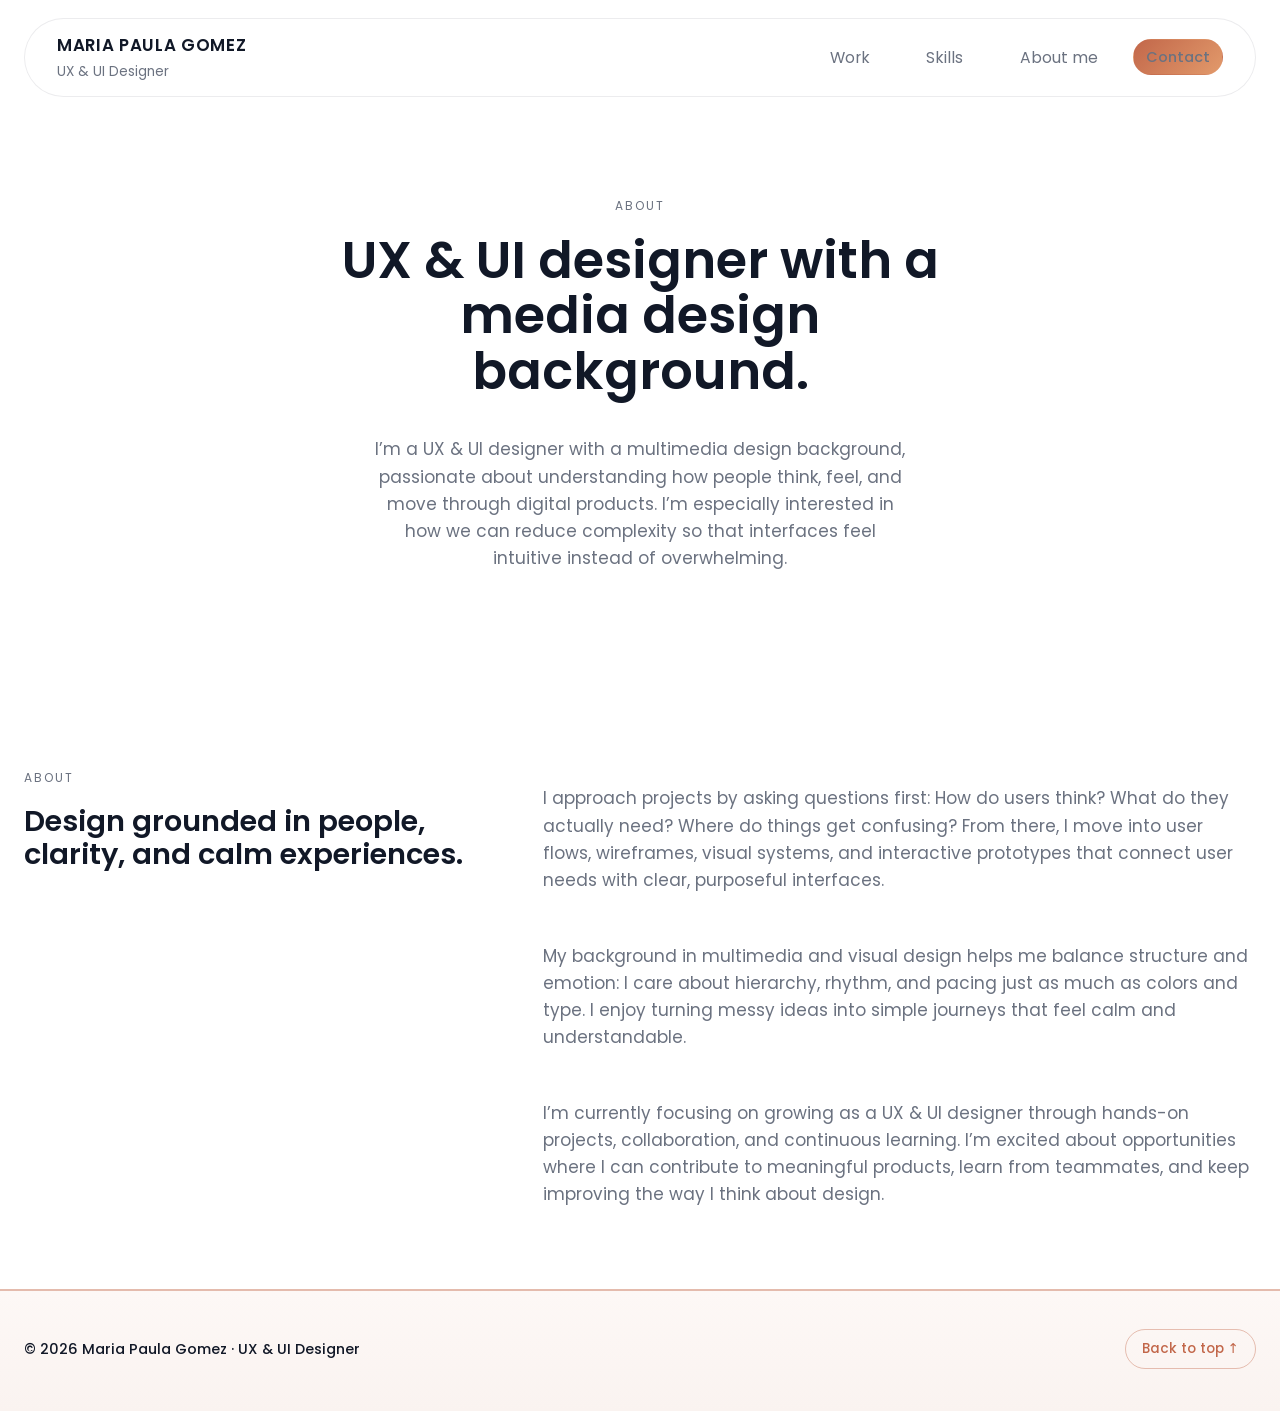
==== about.html @ 29584757 "portfolio" ====
<!DOCTYPE html>
<html lang="en">
  <head>
    <meta charset="UTF-8" />
    <meta name="viewport" content="width=device-width, initial-scale=1.0" />
    <title>About | Maria Paula Gomez</title>
    <meta
      name="description"
      content="Learn more about UX & UI designer Maria Paula Gomez, her background, and how she approaches design."
    />
    <link rel="stylesheet" href="css/styles.css" />
    <link rel="preconnect" href="https://fonts.googleapis.com" />
    <link rel="preconnect" href="https://fonts.gstatic.com" crossorigin />
    <link
      href="https://fonts.googleapis.com/css2?family=Poppins:wght@300;400;500;600;700&display=swap"
      rel="stylesheet"
    />
  </head>
  <body>
    <span id="top" aria-hidden="true"></span>
    <header class="site-header">
      <div class="floating-nav">
        <a href="index.html" class="nav-name">
          <span class="nav-name-main">Maria Paula Gomez</span>
          <span class="nav-name-sub">UX &amp; UI Designer</span>
        </a>
        <nav class="main-nav">
          <div class="nav-links">
            <a href="index.html#projects">Work</a>
            <a href="index.html#skills">Skills</a>
            <a href="about.html">About me</a>
          </div>
          <a href="index.html#contact" class="nav-cta">Contact</a>
        </nav>
      </div>
    </header>

    <main>
      <section class="hero">
        <div class="container hero-centered">
          <p class="eyebrow">About</p>
          <h1 class="hero-title">UX &amp; UI designer with a media design background.</h1>
          <p class="hero-text hero-text-centered">
            I’m a UX &amp; UI designer with a multimedia design background, passionate about
            understanding how people think, feel, and move through digital products. I’m especially
            interested in how we can reduce complexity so that interfaces feel intuitive instead of
            overwhelming.
          </p>
        </div>
      </section>

      <section class="section" id="about">
        <div class="container section-inner two-col">
          <div>
            <p class="eyebrow">About</p>
            <h2>Design grounded in people, clarity, and calm experiences.</h2>
          </div>
          <div class="section-body">
            <p>
              I approach projects by asking questions first: How do users think? What do they
              actually need? Where do things get confusing? From there, I move into user flows,
              wireframes, visual systems, and interactive prototypes that connect user needs with
              clear, purposeful interfaces.
            </p>
            <p>
              My background in multimedia and visual design helps me balance structure and emotion:
              I care about hierarchy, rhythm, and pacing just as much as colors and type. I enjoy
              turning messy ideas into simple journeys that feel calm and understandable.
            </p>
            <p>
              I’m currently focusing on growing as a UX &amp; UI designer through hands-on projects,
              collaboration, and continuous learning. I’m excited about opportunities where I can
              contribute to meaningful products, learn from teammates, and keep improving the way I
              think about design.
            </p>
          </div>
        </div>
      </section>
    </main>

    <footer class="site-footer">
      <div class="container footer-inner">
        <p>© <span id="year"></span> Maria Paula Gomez · UX &amp; UI Designer</p>
        <a href="#top" class="back-to-top">Back to top ↑</a>
      </div>
    </footer>

    <script>
      const yearSpan = document.getElementById("year");
      if (yearSpan) {
        yearSpan.textContent = new Date().getFullYear();
      }
    </script>
  </body>
</html>
---- css/styles.css ----
:root {
  --bg: #ffffff;
  --bg-alt: #ffffff;
  --card: #ffffff;
  --border-subtle: rgba(15, 23, 42, 0.08);
  --accent: #c2674a;
  --accent-soft: rgba(194, 103, 74, 0.08);
  --accent-strong: rgba(194, 103, 74, 0.4);
  --text: #111827;
  --muted: #6b7280;
  --muted-soft: rgba(156, 163, 175, 0.12);
  --shadow-soft: 0 14px 35px rgba(15, 23, 42, 0.08);
  --radius-lg: 16px;
  --radius-xl: 22px;
  --radius-pill: 999px;
  --transition-fast: 0.16s ease-out;
  --transition-med: 0.22s ease;
  --section-spacing: 3.5rem;
}

*,
*::before,
*::after {
  box-sizing: border-box;
}

html,
body {
  margin: 0;
  padding: 0;
}

body {
  font-family: "Poppins", system-ui, -apple-system, BlinkMacSystemFont, sans-serif;
  background: #ffffff;
  color: var(--text);
  -webkit-font-smoothing: antialiased;
  font-size: 17px;
  line-height: 1.6;
  font-weight: 400;
  position: relative;
}

/* Invisible anchor at the very top so "Back to top" scrolls to the top of the page */
#top {
  position: absolute;
  top: 0;
  left: 0;
  width: 0;
  height: 0;
  overflow: hidden;
}

a {
  color: inherit;
  text-decoration: none;
}

img {
  max-width: 100%;
  display: block;
}

.container {
  width: 100%;
  max-width: 1400px;
  margin: 0 auto;
  padding: 0 1.5rem;
}

.site-header {
  position: sticky;
  top: 0;
  z-index: 20;
  display: flex;
  justify-content: center;
  padding-top: 1.1rem;
  padding-bottom: 0.4rem;
}

.main-nav {
  display: flex;
  align-items: center;
  gap: 1.4rem;
  font-size: 0.98rem;
}

.main-nav a {
  padding: 0.35rem 0.75rem;
  border-radius: 999px;
  color: var(--muted);
  border: 1px solid transparent;
  transition: color var(--transition-fast), border-color var(--transition-fast), background var(--transition-fast),
    transform var(--transition-fast);
}

.main-nav a:hover {
  color: var(--text);
  border-color: var(--border-subtle);
  background: rgba(255, 255, 255, 0.7);
  transform: translateY(-1px);
}

.hero {
  padding: 3.6rem 0 var(--section-spacing);
}

.hero-inner {
  display: grid;
  grid-template-columns: minmax(0, 3fr) minmax(0, 2.2fr);
  gap: 2.75rem;
  align-items: center;
}

.hero-copy {
  text-align: left;
}

.hero-photo {
  height: 260px;
  background: #ffffff;
  display: flex;
  align-items: center;
  justify-content: center;
  border-radius: var(--radius-xl);
  overflow: hidden;
}

.hero-photo img {
  width: 100%;
  height: 100%;
  object-fit: cover;
}

.hero-photo.placeholder span {
  font-size: 0.85rem;
  color: var(--muted);
  border-radius: var(--radius-pill);
  padding: 0.45rem 1rem;
  background: rgba(255, 255, 255, 0.9);
  border: 1px dashed rgba(148, 163, 184, 0.7);
}

/* Project pages: three images side by side */
.project-hero-grid {
  display: grid;
  grid-template-columns: repeat(3, minmax(0, 1fr));
  gap: 1.5rem;
  margin-top: 1.5rem;
  width: 100%;
  max-width: 85rem; /* slightly smaller than full width */
  margin-left: auto;
  margin-right: auto;
}

.project-hero-image {
  border-radius: var(--radius-xl);
  overflow: hidden;
  box-shadow: var(--shadow-soft);
}

.project-hero-image img {
  width: 100%;
  height: auto;
  display: block;
}

.hero-centered {
  padding: 2.2rem 0 var(--section-spacing);
  text-align: center;
  max-width: 40rem;
  display: flex;
  flex-direction: column;
  align-items: center;
}

.hero-centered,
.hero-title,
.hero-text-centered {
  margin-left: auto;
  margin-right: auto;
}

/* Wider hero just for project pages so images align with nav width */
.project-hero .hero-centered {
  max-width: 100%;
  align-items: stretch;
}

.project-hero .hero-text-centered {
  max-width: 32rem;
  margin-left: auto;
  margin-right: auto;
  text-align: center;
}

.hero-title {
  font-size: clamp(2.1rem, 3.2vw + 1rem, 3.2rem);
  line-height: 1.08;
  margin-bottom: 1.1rem;
}

.hero-text-centered {
  max-width: 46rem;
}

.eyebrow {
  font-size: 0.75rem;
  letter-spacing: 0.16em;
  text-transform: uppercase;
  color: var(--muted);
  margin: 0 0 1.1rem;
}

h1,
h2,
h3 {
  margin: 0;
  font-weight: 600;
}

h1 {
  font-size: clamp(2rem, 3vw + 1rem, 3.1rem);
  line-height: 1.08;
}

h2 {
  font-size: 1.8rem;
  line-height: 1.15;
}

h3 {
  font-size: 1.1rem;
  line-height: 1.3;
}

.accent {
  color: var(--accent);
}

.hero-text {
  margin: 1.25rem 0 1.75rem;
  color: var(--muted);
  max-width: 34rem;
}

.info-strip {
  margin-top: 0;
  background: var(--accent);
  color: #fdfbf9;
  overflow: hidden;
}

.info-strip-track {
  display: flex;
  width: max-content;
  animation: info-scroll 18s linear infinite;
}

.info-strip-inner {
  display: flex;
  gap: 2.5rem;
  padding: 0.75rem 2rem;
  white-space: nowrap;
  font-size: 0.85rem;
  text-transform: uppercase;
  letter-spacing: 0.14em;
}

.info-strip-inner span {
  opacity: 0.9;
}

@keyframes info-scroll {
  0% {
    transform: translateX(0);
  }
  100% {
    transform: translateX(-50%);
  }
}

.hero-actions {
  display: flex;
  flex-wrap: wrap;
  gap: 0.85rem;
}

.btn {
  display: inline-flex;
  align-items: center;
  justify-content: center;
  padding: 0.7rem 1.4rem;
  border-radius: var(--radius-pill);
  font-size: 0.9rem;
  font-weight: 500;
  border: 1px solid transparent;
  cursor: pointer;
  transition: background var(--transition-med), color var(--transition-med), box-shadow var(--transition-med),
    transform var(--transition-med), border-color var(--transition-med);
}

.btn.primary {
  background: linear-gradient(135deg, #c2674a, #e29a6b);
  color: #fdfbf9;
}

.btn.primary:hover {
  transform: translateY(-1px) scale(1.01);
}

.btn.ghost {
  border-color: var(--border-subtle);
  background: transparent;
  color: var(--text);
}

.btn.ghost:hover {
  background: rgba(255, 255, 255, 0.8);
  transform: translateY(-1px);
}

.hero-highlight {
  border-radius: var(--radius-xl);
  background: #ffffff;
  border: 1px solid var(--border-subtle);
  padding: 1.4rem 1.5rem 1.6rem;
  position: relative;
  overflow: hidden;
}

.hero-highlight::before {
  content: "";
  position: absolute;
  inset: -20%;
  background:
    radial-gradient(circle at 10% 0, rgba(194, 103, 74, 0.05), transparent 40%),
    radial-gradient(circle at 80% 100%, rgba(15, 23, 42, 0.04), transparent 55%);
  opacity: 1;
  mix-blend-mode: normal;
  pointer-events: none;
}

.hero-highlight > * {
  position: relative;
}

.hero-tag {
  display: inline-flex;
  align-items: center;
  gap: 0.4rem;
  border-radius: var(--radius-pill);
  padding: 0.45rem 0.85rem;
  background: var(--accent-soft);
  border: 1px solid var(--accent-strong);
  color: var(--accent);
  font-size: 0.75rem;
  text-transform: uppercase;
  letter-spacing: 0.12em;
  margin-bottom: 1.1rem;
}

.hero-metrics {
  list-style: none;
  margin: 0;
  padding: 0;
  display: flex;
  flex-direction: column;
  gap: 0.8rem;
}

.hero-metrics li {
  padding: 0.7rem 0.75rem;
  border-radius: 14px;
  background: #ffffff;
  border: 1px solid var(--border-subtle);
  display: flex;
  flex-direction: column;
  gap: 0.1rem;
}

.metric-label {
  font-size: 0.75rem;
  text-transform: uppercase;
  letter-spacing: 0.12em;
  color: var(--muted);
}

.metric-value {
  font-size: 0.9rem;
}

.section {
  padding: var(--section-spacing) 0;
}

.section-alt {
  background: var(--bg-alt);
}

.section-inner.two-col {
  display: grid;
  grid-template-columns: minmax(0, 2fr) minmax(0, 3fr);
  gap: 2.75rem;
  align-items: flex-start;
}

.section-body {
  color: var(--muted);
  display: flex;
  flex-direction: column;
  gap: 0.9rem;
}

.section-header {
  text-align: left;
  max-width: 40rem;
  margin-bottom: 2rem;
}

#projects .section-header {
  max-width: none;
  margin-bottom: 2rem;
  display: flex;
  flex-direction: column;
  align-items: center;
  text-align: center;
}

.section-tagline {
  margin-top: 0.75rem;
  color: var(--muted);
}

.projects-grid {
  display: grid;
  grid-template-columns: repeat(2, minmax(0, 1fr));
  gap: 2.75rem;
}

.project-card-featured {
  margin-bottom: 3.5rem;
}

.project-card {
  background: transparent;
  border-radius: var(--radius-lg);
  border: none;
  display: flex;
  flex-direction: column;
  transition: transform var(--transition-med), box-shadow var(--transition-med), border-color var(--transition-med);
}

.project-card:hover {
  transform: translateY(-6px);
  border-color: rgba(248, 250, 252, 0.14);
}

.project-thumbnail {
  height: 560px;
  background: #ffffff;
  position: relative;
  border-radius: var(--radius-lg);
  overflow: hidden;
}

.project-thumbnail img {
  width: 100%;
  height: 100%;
  object-fit: cover;
  display: block;
}

.project-thumbnail.placeholder span {
  font-size: 0.8rem;
  color: var(--muted);
  border-radius: var(--radius-pill);
  padding: 0.4rem 0.9rem;
  background: rgba(255, 255, 255, 0.9);
  border: 1px dashed rgba(148, 163, 184, 0.6);
}

/* Overlay: centered text, only on hover (home projects) */
.project-content {
  position: absolute;
  inset: 0;
  display: flex;
  align-items: center;
  justify-content: center;
  padding: 1rem;
  background: rgba(0, 0, 0, 0.6);
  color: #fff;
  opacity: 0;
  pointer-events: none;
  transition: opacity var(--transition-med);
}

.project-card:hover .project-content {
  opacity: 1;
}

.project-title-line {
  font-size: 1.1rem;
  font-weight: 600;
  margin: 0;
  text-align: center;
}

.project-title-main,
.project-title-sub {
  display: inline;
}

.project-title-sub::before {
  content: " - ";
}

.skills-layout {
  display: flex;
  flex-direction: column;
  gap: 1.8rem;
}

.skills-header {
  max-width: 34rem;
  display: flex;
  flex-direction: column;
  gap: 1rem;
}

.skills-unfold-btn {
  align-self: flex-start;
  padding: 0.6rem 1.2rem;
  border-radius: var(--radius-pill);
  border: 1px solid var(--accent-strong);
  background: transparent;
  color: var(--accent);
  font-size: 0.9rem;
  font-weight: 500;
  cursor: pointer;
  transition: background var(--transition-fast), color var(--transition-fast), transform var(--transition-fast);
}

.skills-unfold-btn:hover {
  background: var(--accent-soft);
  transform: translateY(-1px);
}

.skills-unfold-wrapper {
  margin-top: 1.5rem;
}

.skills-grid {
  display: flex;
  flex-direction: column;
  gap: 1.1rem;
  margin-bottom: 1.5rem;
}

.skill-item {
  border-radius: var(--radius-lg);
  border: 1px solid var(--border-subtle);
  background: #ffffff;
  overflow: hidden;
  transition: border-color var(--transition-fast), background var(--transition-fast), box-shadow var(--transition-fast);
}

.skill-item.is-open {
  border-color: var(--accent-strong);
  background: linear-gradient(135deg, rgba(194, 103, 74, 0.06), #ffffff);
  box-shadow: 0 10px 26px rgba(15, 23, 42, 0.08);
}

.skill-dropdown {
  max-height: 0;
  overflow: hidden;
  padding: 0 1rem 0;
  color: var(--muted);
  font-size: 0.9rem;
  transition: max-height 0.25s ease-out, padding-bottom 0.25s ease-out;
}

.skill-item.is-open .skill-dropdown {
  max-height: 260px;
  padding-bottom: 0.9rem;
}

.skill-dropdown-text {
  margin-top: 0.3rem;
  margin-bottom: 0.4rem;
}

.skill-dropdown-list {
  list-style: none;
  padding: 0;
  margin: 0;
  display: flex;
  flex-direction: column;
  gap: 0.3rem;
}

.skills-intro {
  margin-top: 0.75rem;
  color: var(--muted);
  font-size: 0.95rem;
}

.skill-card {
  width: 100%;
  text-align: left;
  border: none;
  background: transparent;
  padding: 0.8rem 1rem;
  display: flex;
  align-items: center;
  justify-content: space-between;
  gap: 0.75rem;
  cursor: pointer;
  transition: background var(--transition-fast), transform var(--transition-fast);
  font: inherit;
  color: inherit;
}

.skill-card:hover {
  background: #fff7f3;
  transform: translateY(-1px);
}

.skill-card-title {
  font-size: 0.98rem;
  font-weight: 600;
}

.skill-card-text {
  display: flex;
  flex-direction: column;
  gap: 0.1rem;
}

.skill-card-subtitle {
  font-size: 0.85rem;
  color: var(--muted);
}

.skill-card-arrow {
  font-size: 0.85rem;
  color: var(--muted);
  transition: transform var(--transition-fast), color var(--transition-fast);
}

.skill-item.is-open .skill-card-arrow {
  transform: rotate(180deg);
  color: var(--accent);
}

.skill-detail {
  border-radius: var(--radius-xl);
  border: 1px solid var(--border-subtle);
  background: #ffffff;
  padding: 1.2rem 1.35rem 1.3rem;
  display: flex;
  flex-direction: column;
  gap: 0.8rem;
}

.skill-detail-text {
  color: var(--muted);
  font-size: 0.95rem;
}

.skill-detail-list {
  list-style: none;
  padding: 0;
  margin: 0.2rem 0 0;
  display: flex;
  flex-direction: column;
  gap: 0.35rem;
  color: var(--muted);
  font-size: 0.9rem;
}

.contact-items {
  display: flex;
  flex-direction: column;
  gap: 0.7rem;
  margin-top: 1rem;
}

.contact-icons {
  display: flex;
  align-items: center;
  gap: 0.9rem;
  margin-top: 1.2rem;
}

.contact-icon {
  width: 44px;
  height: 44px;
  border-radius: 50%;
  border: 1px solid var(--border-subtle);
  background: #ffffff;
  display: inline-flex;
  align-items: center;
  justify-content: center;
  font-size: 1.3rem;
  color: var(--muted);
  transition: border-color var(--transition-med), background var(--transition-med), color var(--transition-med),
    transform var(--transition-med);
}

.contact-icon span {
  font-weight: 500;
}

.contact-icon:hover {
  border-color: var(--accent-strong);
  background: #fff7f3;
  color: var(--accent);
  transform: translateY(-1px);
}

.contact-item {
  border-radius: var(--radius-lg);
  padding: 0.7rem 0.9rem;
  border: 1px solid var(--border-subtle);
  background: #ffffff;
  display: flex;
  flex-direction: column;
  gap: 0.2rem;
  transition: border-color var(--transition-med), background var(--transition-med), transform var(--transition-med);
}

.contact-item:hover {
  border-color: var(--accent-strong);
  background: #fff7f3;
  transform: translateY(-1px);
}

.contact-label {
  font-size: 0.75rem;
  text-transform: uppercase;
  letter-spacing: 0.14em;
  color: var(--muted);
}

.contact-value {
  font-size: 0.95rem;
}

.site-footer {
  border-top: 2px solid var(--accent-strong);
  padding: 2rem 0 2.25rem;
  background: linear-gradient(180deg, #fdf8f6 0%, #faf3f0 100%);
  margin-top: 0.5rem;
}

.footer-inner {
  display: flex;
  align-items: center;
  justify-content: space-between;
  gap: 1rem;
  font-size: 0.9rem;
  color: var(--text);
  font-weight: 500;
}

.back-to-top {
  padding: 0.5rem 1rem;
  border-radius: var(--radius-pill);
  border: 1px solid var(--accent-strong);
  background: transparent;
  color: var(--accent);
  font-weight: 500;
  font-size: 0.85rem;
  transition: background var(--transition-fast), border-color var(--transition-fast), color var(--transition-fast),
    transform var(--transition-fast);
}

.back-to-top:hover {
  background: var(--accent-soft);
  border-color: var(--accent);
  color: var(--accent);
  transform: translateY(-2px);
}

.floating-nav {
  display: inline-flex;
  align-items: center;
  justify-content: space-between;
  gap: 2rem;
  padding: 0.85rem 2rem;
  border-radius: 999px;
  border: 1px solid var(--border-subtle);
  background: #ffffff;
  box-shadow: none;
  max-width: 1400px;
  width: calc(100% - 3rem);
}

.nav-name {
  display: flex;
  flex-direction: column;
  gap: 0.1rem;
  transition: opacity var(--transition-fast);
}

a.nav-name:hover {
  opacity: 0.85;
}

.nav-name-main {
  font-size: 1.05rem;
  font-weight: 600;
  letter-spacing: 0.04em;
  text-transform: uppercase;
}

.nav-name-sub {
  font-size: 0.85rem;
  color: var(--muted);
}

.nav-links {
  display: flex;
  align-items: center;
  justify-content: center;
  gap: 1.9rem;
}

.nav-cta {
  padding: 0.45rem 1.1rem;
  border-radius: var(--radius-pill);
  border: 1px solid var(--accent-strong);
  background: linear-gradient(135deg, #c2674a, #e29a6b);
  color: #fdfbf9;
  font-size: 0.9rem;
  font-weight: 500;
  box-shadow: none;
  transition: transform var(--transition-fast), filter var(--transition-fast);
}

.nav-cta:hover {
  transform: translateY(-1px);
  filter: brightness(1.03);
}

.floating-nav {
  display: inline-flex;
  align-items: center;
  justify-content: space-between;
  gap: 2rem;
  padding: 0.85rem 2rem;
  border-radius: 999px;
  border: 1px solid var(--border-subtle);
  background: #ffffff;
  box-shadow: none;
  max-width: 1400px;
  width: calc(100% - 3rem);
}

@media (max-width: 900px) {
  .hero-inner {
    grid-template-columns: minmax(0, 1.1fr);
  }

  .hero-highlight {
    order: -1;
  }

  .section-inner.two-col {
    grid-template-columns: minmax(0, 1fr);
  }
  .projects-grid {
    grid-template-columns: repeat(2, minmax(0, 1fr));
  }

  .skills-grid {
    grid-template-columns: minmax(0, 1fr);
  }

  .floating-nav {
    gap: 1rem;
    padding-inline: 1rem;
  }

  .main-nav {
    gap: 0.55rem;
    font-size: 0.8rem;
  }
}

@media (max-width: 700px) {
  .main-nav {
    font-size: 0.78rem;
    gap: 0.4rem;
  }

  .hero {
    padding-top: 3.2rem;
  }

  .projects-grid {
    grid-template-columns: minmax(0, 1fr);
  }

  .skills-grid {
    grid-template-columns: minmax(0, 1fr);
  }

  .footer-inner {
    flex-direction: column;
    align-items: flex-start;
  }
}
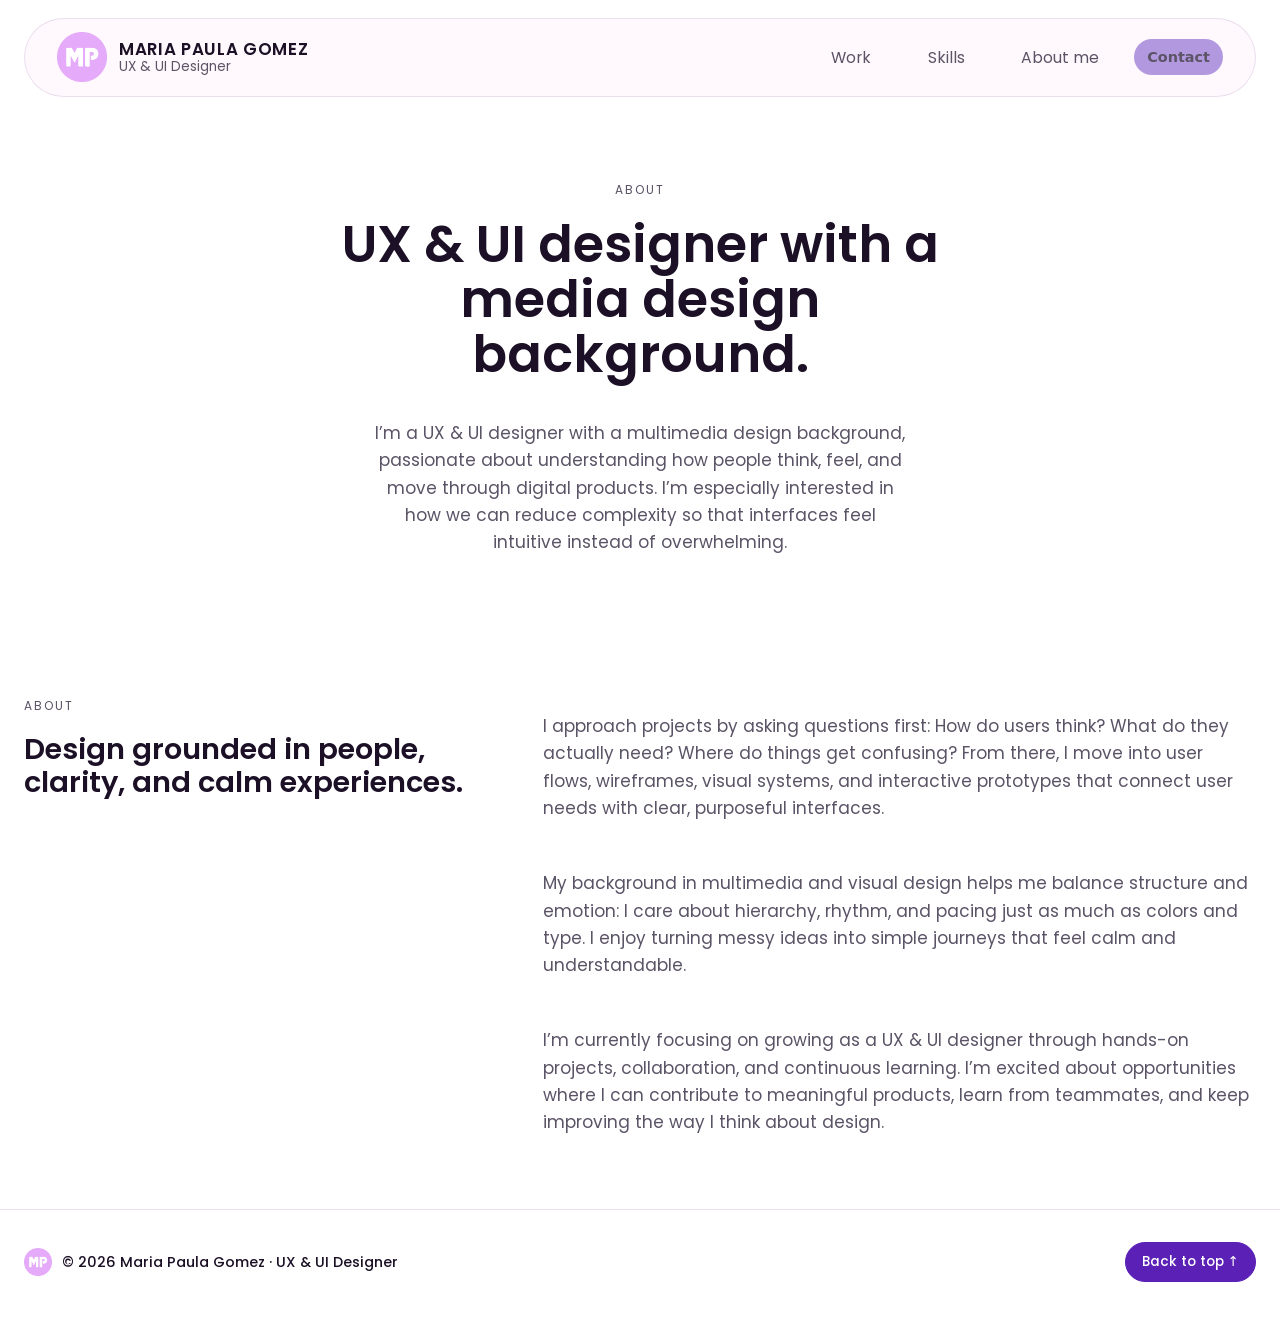
==== commit 19c40aec: "version2" ====
--- a/about.html
+++ b/about.html
@@ -20,9 +20,20 @@
     <span id="top" aria-hidden="true"></span>
     <header class="site-header">
       <div class="floating-nav">
-        <a href="index.html" class="nav-name">
-          <span class="nav-name-main">Maria Paula Gomez</span>
-          <span class="nav-name-sub">UX &amp; UI Designer</span>
+        <a href="index.html" class="nav-name" aria-label="Home">
+          <img
+            class="nav-logo"
+            src="images/logo.png"
+            alt=""
+            width="36"
+            height="36"
+            loading="eager"
+            decoding="async"
+          />
+          <span class="nav-name-text">
+            <span class="nav-name-main">Maria Paula Gomez</span>
+            <span class="nav-name-sub">UX &amp; UI Designer</span>
+          </span>
         </a>
         <nav class="main-nav">
           <div class="nav-links">
@@ -80,7 +91,18 @@
 
     <footer class="site-footer">
       <div class="container footer-inner">
-        <p>© <span id="year"></span> Maria Paula Gomez · UX &amp; UI Designer</p>
+        <div class="footer-brand">
+          <img
+            class="footer-logo"
+            src="images/logo.png"
+            alt=""
+            width="28"
+            height="28"
+            loading="lazy"
+            decoding="async"
+          />
+          <p>© <span id="year"></span> Maria Paula Gomez · UX &amp; UI Designer</p>
+        </div>
         <a href="#top" class="back-to-top">Back to top ↑</a>
       </div>
     </footer>
--- a/css/styles.css
+++ b/css/styles.css
@@ -1,15 +1,17 @@
 :root {
   --bg: #ffffff;
-  --bg-alt: #ffffff;
+  --bg-alt: #f6efff;
   --card: #ffffff;
-  --border-subtle: rgba(15, 23, 42, 0.08);
-  --accent: #c2674a;
-  --accent-soft: rgba(194, 103, 74, 0.08);
-  --accent-strong: rgba(194, 103, 74, 0.4);
-  --text: #111827;
-  --muted: #6b7280;
-  --muted-soft: rgba(156, 163, 175, 0.12);
-  --shadow-soft: 0 14px 35px rgba(15, 23, 42, 0.08);
+  --border-subtle: rgba(88, 28, 135, 0.12);
+  --accent: #b299df; /* purple */
+  --accent-2: #ec4899; /* pink */
+  --accent-soft: rgba(124, 58, 237, 0.1);
+  --accent-strong: rgba(124, 58, 237, 0.38);
+  --tint: rgba(236, 72, 153, 0.08);
+  --text: #1b1026;
+  --muted: #5b5366;
+  --muted-soft: rgba(91, 83, 102, 0.12);
+  --shadow-soft: 0 14px 35px rgba(27, 16, 38, 0.1);
   --radius-lg: 16px;
   --radius-xl: 22px;
   --radius-pill: 999px;
@@ -32,7 +34,7 @@
 
 body {
   font-family: "Poppins", system-ui, -apple-system, BlinkMacSystemFont, sans-serif;
-  background: #ffffff;
+  background: var(--bg);
   color: var(--text);
   -webkit-font-smoothing: antialiased;
   font-size: 17px;
@@ -97,12 +99,12 @@
 .main-nav a:hover {
   color: var(--text);
   border-color: var(--border-subtle);
-  background: rgba(255, 255, 255, 0.7);
+  background: #fbd3ea;
   transform: translateY(-1px);
 }
 
 .hero {
-  padding: 3.6rem 0 var(--section-spacing);
+  padding: 3rem 0 0;
 }
 
 .hero-inner {
@@ -117,7 +119,7 @@
 }
 
 .hero-photo {
-  height: 260px;
+  height: 430px;
   background: #ffffff;
   display: flex;
   align-items: center;
@@ -157,16 +159,19 @@
   border-radius: var(--radius-xl);
   overflow: hidden;
   box-shadow: var(--shadow-soft);
+  height: 420px;
+  background: #ffffff;
 }
 
 .project-hero-image img {
   width: 100%;
-  height: auto;
+  height: 100%;
   display: block;
+  object-fit: cover;
 }
 
 .hero-centered {
-  padding: 2.2rem 0 var(--section-spacing);
+  padding: 1.8rem 0 var(--section-spacing);
   text-align: center;
   max-width: 40rem;
   display: flex;
@@ -254,7 +259,8 @@
 .info-strip-track {
   display: flex;
   width: max-content;
-  animation: info-scroll 18s linear infinite;
+  animation: info-scroll 32s linear infinite;
+  will-change: transform;
 }
 
 .info-strip-inner {
@@ -265,6 +271,7 @@
   font-size: 0.85rem;
   text-transform: uppercase;
   letter-spacing: 0.14em;
+  flex: 0 0 auto;
 }
 
 .info-strip-inner span {
@@ -410,6 +417,68 @@
   display: flex;
   flex-direction: column;
   gap: 0.9rem;
+}
+
+.section-divider {
+  border-top: 1px solid var(--border-subtle);
+  margin: 2.25rem 0;
+}
+
+.case-study-inline {
+  margin-top: 1rem;
+}
+
+.case-study-btn {
+  background-color: #5b21b6;
+  background-image: none;
+  color: #ffffff;
+  border-color: #5b21b6;
+}
+
+.case-study-btn:hover {
+  background-color: #4c1d95;
+  background-image: none;
+  filter: none;
+  border-color: #4c1d95;
+  transform: translateY(-1px);
+}
+
+.tool-icons {
+  display: flex;
+  justify-content: flex-start;
+  align-items: center;
+  gap: 0.9rem;
+  margin-top: 0.35rem;
+}
+
+.tool-icon {
+  width: 44px;
+  height: 44px;
+  border-radius: 50%;
+  border: 1px solid var(--border-subtle);
+  background: #ffffff;
+  display: inline-flex;
+  align-items: center;
+  justify-content: center;
+  font-size: 0.95rem;
+  font-weight: 600;
+  color: var(--muted);
+  transition: border-color var(--transition-med), background var(--transition-med), color var(--transition-med),
+    transform var(--transition-med);
+}
+
+.tool-icon:hover {
+  border-color: var(--accent-strong);
+  background: #fff7f3;
+  color: var(--accent);
+  transform: translateY(-1px);
+}
+
+.tool-icon img {
+  width: 24px;
+  height: 24px;
+  object-fit: contain;
+  display: block;
 }
 
 .section-header {
@@ -553,8 +622,84 @@
 .skills-grid {
   display: flex;
   flex-direction: column;
-  gap: 1.1rem;
+  gap: 0;
   margin-bottom: 1.5rem;
+}
+
+.skill-accordion {
+  border: 0;
+  border-top: 1px solid var(--border-subtle);
+  padding: 0;
+  background: transparent;
+}
+
+.skill-accordion:last-child {
+  border-bottom: 1px solid var(--border-subtle);
+}
+
+.skill-summary {
+  list-style: none; /* hides default marker in some browsers */
+  width: 100%;
+  padding: 0.95rem 0;
+  cursor: pointer;
+  display: flex;
+  align-items: center;
+  justify-content: space-between;
+  gap: 0.75rem;
+  user-select: none;
+}
+
+/* Hide default marker (Chrome/Safari) */
+.skill-summary::-webkit-details-marker {
+  display: none;
+}
+
+.skill-summary-text {
+  display: flex;
+  flex-direction: column;
+  gap: 0.1rem;
+}
+
+.skill-summary-title {
+  font-size: 0.98rem;
+  font-weight: 600;
+}
+
+.skill-summary-subtitle {
+  font-size: 0.85rem;
+  color: var(--muted);
+}
+
+.skill-summary-arrow {
+  font-size: 1.25rem;
+  line-height: 1;
+  color: var(--muted);
+  transition: transform var(--transition-fast), color var(--transition-fast);
+}
+
+.skill-accordion[open] .skill-summary-arrow {
+  transform: rotate(90deg);
+  color: var(--accent);
+}
+
+.skill-panel {
+  padding: 0 0 0.95rem;
+  color: var(--muted);
+  font-size: 0.9rem;
+}
+
+.skill-panel-text {
+  margin-top: 0;
+  margin-bottom: 0.55rem;
+}
+
+.skill-panel-list {
+  margin: 0;
+  padding-left: 1.15rem;
+  list-style: disc;
+  display: flex;
+  flex-direction: column;
+  gap: 0.3rem;
 }
 
 .skill-item {
@@ -748,10 +893,10 @@
 }
 
 .site-footer {
-  border-top: 2px solid var(--accent-strong);
+  border-top: 1px solid var(--border-subtle);
   padding: 2rem 0 2.25rem;
-  background: linear-gradient(180deg, #fdf8f6 0%, #faf3f0 100%);
-  margin-top: 0.5rem;
+  background: var(--bg);
+  margin-top: 0;
 }
 
 .footer-inner {
@@ -764,12 +909,30 @@
   font-weight: 500;
 }
 
+.footer-brand {
+  display: flex;
+  align-items: center;
+  gap: 0.65rem;
+}
+
+.footer-brand p {
+  margin: 0;
+}
+
+.footer-logo {
+  width: 28px;
+  height: 28px;
+  border-radius: 8px;
+  object-fit: contain;
+  flex: 0 0 auto;
+}
+
 .back-to-top {
   padding: 0.5rem 1rem;
   border-radius: var(--radius-pill);
-  border: 1px solid var(--accent-strong);
-  background: transparent;
-  color: var(--accent);
+  border: 1px solid #5b21b6;
+  background: #5b21b6;
+  color: #ffffff;
   font-weight: 500;
   font-size: 0.85rem;
   transition: background var(--transition-fast), border-color var(--transition-fast), color var(--transition-fast),
@@ -777,9 +940,9 @@
 }
 
 .back-to-top:hover {
-  background: var(--accent-soft);
-  border-color: var(--accent);
-  color: var(--accent);
+  background: #4c1d95;
+  border-color: #4c1d95;
+  color: #ffffff;
   transform: translateY(-2px);
 }
 
@@ -791,7 +954,7 @@
   padding: 0.85rem 2rem;
   border-radius: 999px;
   border: 1px solid var(--border-subtle);
-  background: #ffffff;
+  background: #fce7f3;
   box-shadow: none;
   max-width: 1400px;
   width: calc(100% - 3rem);
@@ -799,13 +962,28 @@
 
 .nav-name {
   display: flex;
-  flex-direction: column;
-  gap: 0.1rem;
+  align-items: center;
+  gap: 0.75rem;
   transition: opacity var(--transition-fast);
 }
 
 a.nav-name:hover {
   opacity: 0.85;
+}
+
+.nav-logo {
+  width: 50px;
+  height: 50px;
+  border-radius: 10px;
+  object-fit: contain;
+  flex: 0 0 auto;
+}
+
+.nav-name-text {
+  display: flex;
+  flex-direction: column;
+  gap: 0.1rem;
+  line-height: 1.1;
 }
 
 .nav-name-main {
@@ -831,15 +1009,17 @@
   padding: 0.45rem 1.1rem;
   border-radius: var(--radius-pill);
   border: 1px solid var(--accent-strong);
-  background: linear-gradient(135deg, #c2674a, #e29a6b);
-  color: #fdfbf9;
+  background: var(--accent);
+  color: #ffffff;
   font-size: 0.9rem;
-  font-weight: 500;
+  font-weight: 700;
   box-shadow: none;
   transition: transform var(--transition-fast), filter var(--transition-fast);
 }
 
+.nav-cta:visited,
 .nav-cta:hover {
+  color: #ffffff;
   transform: translateY(-1px);
   filter: brightness(1.03);
 }
@@ -852,13 +1032,23 @@
   padding: 0.85rem 2rem;
   border-radius: 999px;
   border: 1px solid var(--border-subtle);
-  background: #ffffff;
+  background: #fff9fd;
   box-shadow: none;
   max-width: 1400px;
   width: calc(100% - 3rem);
 }
 
 @media (max-width: 900px) {
+  .project-hero-image {
+    height: 320px;
+  }
+
+  .nav-logo {
+    width: 32px;
+    height: 32px;
+    border-radius: 9px;
+  }
+
   .hero-inner {
     grid-template-columns: minmax(0, 1.1fr);
   }
@@ -890,6 +1080,16 @@
 }
 
 @media (max-width: 700px) {
+  .project-hero-image {
+    height: 240px;
+  }
+
+  .nav-logo {
+    width: 28px;
+    height: 28px;
+    border-radius: 8px;
+  }
+
   .main-nav {
     font-size: 0.78rem;
     gap: 0.4rem;
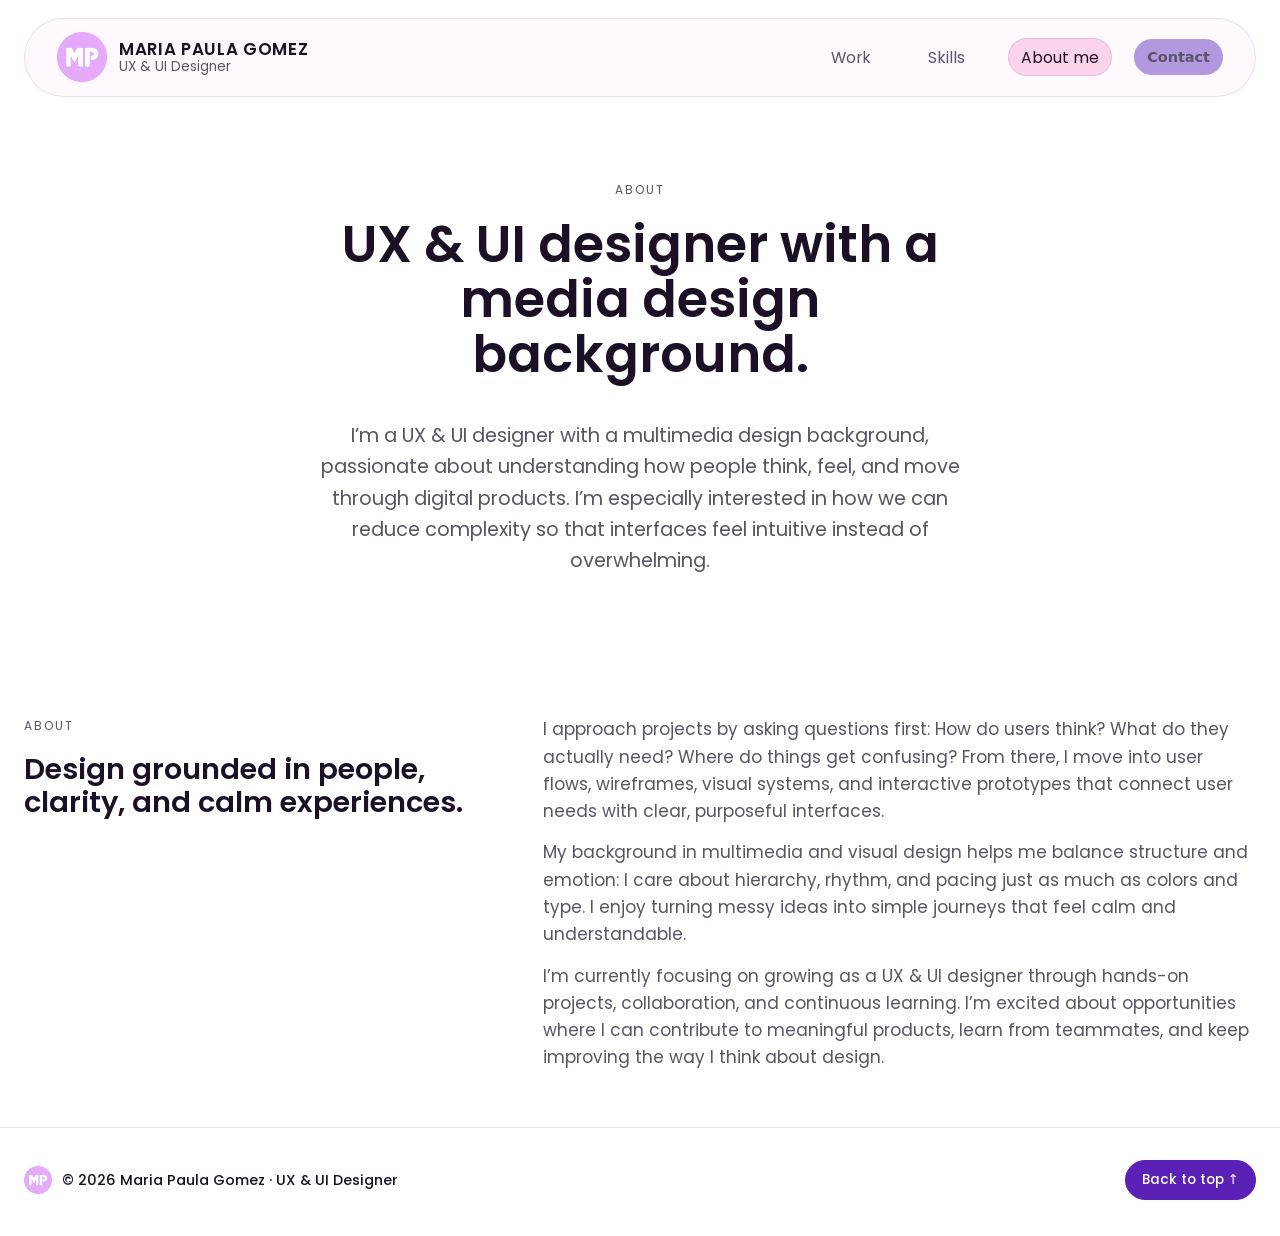
==== commit f34bb8ee: "march20" ====
--- a/about.html
+++ b/about.html
@@ -8,6 +8,7 @@
       name="description"
       content="Learn more about UX & UI designer Maria Paula Gomez, her background, and how she approaches design."
     />
+    <link rel="icon" type="image/png" href="images/logo.png" />
     <link rel="stylesheet" href="css/styles.css" />
     <link rel="preconnect" href="https://fonts.googleapis.com" />
     <link rel="preconnect" href="https://fonts.gstatic.com" crossorigin />
@@ -18,6 +19,7 @@
   </head>
   <body>
     <span id="top" aria-hidden="true"></span>
+    <a class="skip-link" href="#main-content">Skip to main content</a>
     <header class="site-header">
       <div class="floating-nav">
         <a href="index.html" class="nav-name" aria-label="Home">
@@ -35,18 +37,28 @@
             <span class="nav-name-sub">UX &amp; UI Designer</span>
           </span>
         </a>
-        <nav class="main-nav">
+        <button
+          class="nav-toggle"
+          type="button"
+          aria-label="Open menu"
+          aria-controls="primary-nav"
+          aria-expanded="false"
+        >
+          <span class="nav-toggle-icon" aria-hidden="true"></span>
+        </button>
+        <nav class="main-nav" id="primary-nav" aria-label="Primary navigation">
           <div class="nav-links">
             <a href="index.html#projects">Work</a>
             <a href="index.html#skills">Skills</a>
-            <a href="about.html">About me</a>
+            <a href="about.html" aria-current="page">About me</a>
+            <a href="index.html#contact" class="nav-cta nav-cta-mobile">Contact</a>
           </div>
-          <a href="index.html#contact" class="nav-cta">Contact</a>
+          <a href="index.html#contact" class="nav-cta nav-cta-desktop">Contact</a>
         </nav>
       </div>
     </header>
 
-    <main>
+    <main id="main-content">
       <section class="hero">
         <div class="container hero-centered">
           <p class="eyebrow">About</p>
@@ -107,12 +119,7 @@
       </div>
     </footer>
 
-    <script>
-      const yearSpan = document.getElementById("year");
-      if (yearSpan) {
-        yearSpan.textContent = new Date().getFullYear();
-      }
-    </script>
+    <script src="js/main.js"></script>
   </body>
 </html>
 
--- a/css/styles.css
+++ b/css/styles.css
@@ -43,6 +43,14 @@
   position: relative;
 }
 
+p,
+li,
+h1,
+h2,
+h3 {
+  overflow-wrap: anywhere;
+}
+
 /* Invisible anchor at the very top so "Back to top" scrolls to the top of the page */
 #top {
   position: absolute;
@@ -58,6 +66,30 @@
   text-decoration: none;
 }
 
+.skip-link {
+  position: absolute;
+  left: 1rem;
+  top: -100px;
+  z-index: 1000;
+  padding: 0.65rem 1rem;
+  border-radius: 10px;
+  background: #1b1026;
+  color: #ffffff;
+  font-weight: 600;
+  transition: top var(--transition-fast);
+}
+
+.skip-link:focus-visible {
+  top: 1rem;
+}
+
+a:focus-visible,
+button:focus-visible,
+summary:focus-visible {
+  outline: 3px solid #7c3aed;
+  outline-offset: 3px;
+}
+
 img {
   max-width: 100%;
   display: block;
@@ -103,6 +135,12 @@
   transform: translateY(-1px);
 }
 
+.main-nav a[aria-current="page"] {
+  color: var(--text);
+  border-color: var(--border-subtle);
+  background: #fbd3ea;
+}
+
 .hero {
   padding: 3rem 0 0;
 }
@@ -132,15 +170,6 @@
   width: 100%;
   height: 100%;
   object-fit: cover;
-}
-
-.hero-photo.placeholder span {
-  font-size: 0.85rem;
-  color: var(--muted);
-  border-radius: var(--radius-pill);
-  padding: 0.45rem 1rem;
-  background: rgba(255, 255, 255, 0.9);
-  border: 1px dashed rgba(148, 163, 184, 0.7);
 }
 
 /* Project pages: three images side by side */
@@ -170,6 +199,48 @@
   object-fit: cover;
 }
 
+/* Featured case-study image right under project title */
+.project-featured-image-section {
+  padding-top: 1rem;
+}
+
+.project-featured-image-section .project-hero-grid {
+  margin-top: 0;
+}
+
+.project-featured-image {
+  height: auto;
+  max-height: 80vh;
+  display: flex;
+  align-items: center;
+  justify-content: center;
+  border-radius: 2.25rem !important;
+  box-shadow: var(--shadow-soft);
+  background: #c7e9e9;
+  overflow: hidden !important;
+}
+
+.project-featured-image img {
+  width: 100%;
+  height: auto;
+  max-height: 80vh;
+  object-fit: contain;
+  border-radius: 2.25rem !important;
+  clip-path: inset(0 round 2.25rem);
+}
+
+.project-featured-image-contained {
+  height: 45vh;
+  max-height: 45vh;
+}
+
+.project-featured-image-contained img {
+  width: 100%;
+  height: 100%;
+  object-fit: cover;
+  object-position: center bottom;
+}
+
 .hero-centered {
   padding: 1.8rem 0 var(--section-spacing);
   text-align: center;
@@ -190,6 +261,7 @@
 .project-hero .hero-centered {
   max-width: 100%;
   align-items: stretch;
+  padding-bottom: 0.75rem;
 }
 
 .project-hero .hero-text-centered {
@@ -246,7 +318,8 @@
 .hero-text {
   margin: 1.25rem 0 1.75rem;
   color: var(--muted);
-  max-width: 34rem;
+  max-width: 44rem;
+  font-size: 1.22rem; /* bigger so the hero paragraph takes more space */
 }
 
 .info-strip {
@@ -265,10 +338,10 @@
 
 .info-strip-inner {
   display: flex;
-  gap: 2.5rem;
-  padding: 0.75rem 2rem;
+  gap: 3rem;
+  padding: 0.95rem 2.25rem;
   white-space: nowrap;
-  font-size: 0.85rem;
+  font-size: 0.95rem;
   text-transform: uppercase;
   letter-spacing: 0.14em;
   flex: 0 0 auto;
@@ -401,6 +474,37 @@
   padding: var(--section-spacing) 0;
 }
 
+.reveal-on-scroll {
+  opacity: 0;
+  transform: translateY(18px);
+  transition: opacity 0.5s ease, transform 0.5s ease;
+}
+
+.reveal-on-scroll.is-visible {
+  opacity: 1;
+  transform: translateY(0);
+}
+
+/* Case study: last block ends with a divider; avoid stacking extra section padding */
+.section.section--flush-bottom {
+  padding-bottom: 0;
+}
+
+/* Case study: stack sections with dividers — avoid doubling .section padding */
+#design-process {
+  padding-top: 0;
+  padding-bottom: 0;
+}
+
+#branding {
+  padding-top: 0;
+  padding-bottom: 0;
+}
+
+#branding + .section {
+  padding-top: 0;
+}
+
 .section-alt {
   background: var(--bg-alt);
 }
@@ -412,11 +516,22 @@
   align-items: flex-start;
 }
 
+.role-image-full {
+  /* Put the phones image on its own row and span the full width */
+  grid-column: 1 / -1;
+  margin-top: 1.25rem;
+}
+
 .section-body {
   color: var(--muted);
   display: flex;
   flex-direction: column;
   gap: 0.9rem;
+}
+
+.section-body p {
+  /* Avoid default paragraph margins interfering with the flex `gap` (especially above dividers) */
+  margin: 0;
 }
 
 .section-divider {
@@ -424,8 +539,298 @@
   margin: 2.25rem 0;
 }
 
+.problem-cards {
+  display: grid;
+  grid-template-columns: repeat(3, minmax(0, 1fr));
+  gap: 1rem;
+  margin-top: 0.45rem;
+}
+
+.audience-text-grid {
+  display: flex;
+  flex-direction: column;
+  gap: 1rem;
+  margin-top: 0.45rem;
+}
+
+.competitive-research-wrap {
+  width: 100%;
+}
+
+.competitive-research-title {
+  font-size: 1.8rem;
+  line-height: 1.15;
+  margin: 0;
+}
+
+.competitive-research-table-wrap {
+  width: 100%;
+  overflow-x: auto;
+  border-radius: var(--radius-lg);
+}
+
+.competitive-research-table {
+  width: 100%;
+  border-collapse: separate;
+  border-spacing: 0;
+  background: #ffffff;
+  border: 1px solid var(--border-subtle);
+  border-radius: var(--radius-lg);
+}
+
+.competitive-research-table th,
+.competitive-research-table td {
+  padding: 0.85rem 1rem;
+  vertical-align: top;
+}
+
+.competitive-research-table thead th {
+  font-size: 0.75rem;
+  text-transform: uppercase;
+  letter-spacing: 0.12em;
+  color: var(--muted);
+  border-bottom: 1px solid var(--border-subtle);
+}
+
+.competitive-research-table tbody td {
+  border-top: 1px solid var(--border-subtle);
+}
+
+.competitive-research-table tbody tr td:first-child {
+  border-right: 1px solid var(--border-subtle);
+  width: 22%;
+}
+
+.competitive-research-cell {
+  margin: 0;
+}
+
+.competitive-research-placeholder {
+  color: var(--muted);
+}
+
+.swot-wrap {
+  width: 100%;
+}
+
+.swot-title {
+  font-size: 1.55rem;
+  line-height: 1.2;
+  margin: 0;
+}
+
+.swot-grid {
+  display: grid;
+  grid-template-columns: repeat(2, minmax(0, 1fr));
+  gap: 0.9rem;
+  margin-top: 0.25rem;
+}
+
+.swot-card {
+  background: #ffffff;
+  border: 1px solid var(--border-subtle);
+  border-radius: var(--radius-lg);
+  padding: 1rem;
+}
+
+.swot-competitor-name {
+  margin: 0 0 0.5rem;
+  font-weight: 600;
+}
+
+.swot-findings {
+  margin: 0;
+  color: var(--muted);
+  white-space: pre-wrap;
+}
+
+.audience-demographic h3 {
+  font-size: 1.05rem;
+}
+
+.audience-text-block h3 {
+  font-size: 1rem;
+  margin: 0 0 0.4rem;
+  font-weight: 600;
+}
+
+.problem-card {
+  background: #ffffff;
+  border: 1px solid var(--border-subtle);
+  border-radius: var(--radius-lg);
+  padding: 1rem;
+}
+
+.problem-card h3 {
+  font-size: 1rem;
+  margin-bottom: 0.4rem;
+}
+
+.problem-card p {
+  margin: 0;
+}
+
+.purpose-goals {
+  margin-top: 1rem;
+  margin-bottom: 0;
+  padding-left: 1.35rem;
+  display: flex;
+  flex-direction: column;
+  gap: 1.25rem;
+  list-style-position: outside;
+}
+
+.purpose-goals > li {
+  padding-left: 0.35rem;
+}
+
+.purpose-goals > li > strong {
+  display: block;
+  font-size: 1rem;
+  font-weight: 600;
+  margin-bottom: 0.4rem;
+}
+
+.purpose-goals ul {
+  margin: 0;
+  padding-left: 1.2rem;
+  list-style: disc;
+  display: flex;
+  flex-direction: column;
+  gap: 0.45rem;
+}
+
+.audience-bullets {
+  margin: 0;
+  padding-left: 1.2rem;
+  list-style: disc;
+  display: flex;
+  flex-direction: column;
+  gap: 0.45rem;
+}
+
+.audience-bullets li {
+  margin: 0;
+  padding-left: 0.15rem;
+}
+
+.purpose-goals ul li {
+  margin: 0;
+  padding-left: 0.15rem;
+}
+
+/* Case study: persona image under “Who am I designing for?” */
+.persona-image-wrap {
+  margin-top: 0.25rem;
+  border-radius: var(--radius-xl);
+  overflow: hidden;
+  background: #ffffff;
+  border: 1px solid var(--border-subtle);
+}
+
+.section-body > p + .persona-image-wrap {
+  /* `.section-body` already uses `gap`, so remove extra top margin right after paragraphs */
+  margin-top: 0;
+}
+
+.persona-image-wrap + .persona-image-wrap {
+  margin-top: 1rem;
+}
+
+.persona-image-wrap img {
+  width: 100%;
+  height: auto;
+  display: block;
+}
+
+.role-left {
+  min-width: 0;
+}
+
+.role-description {
+  margin: 0;
+  color: var(--muted);
+}
+
+.role-phones-body {
+  gap: 0;
+}
+
+.role-phones {
+  margin-top: 0;
+  max-width: none;
+}
+
+.role-image-full .persona-image-wrap {
+  margin-top: 0;
+  /* Keep the image block from becoming too wide/tall */
+  max-width: 54rem;
+  margin-inline: auto;
+}
+
+.role-phones img {
+  /* Show the full image (no cropping) */
+  height: auto;
+  max-height: 420px;
+  object-fit: contain;
+}
+
+.branding-two-col {
+  display: grid;
+  grid-template-columns: minmax(0, 1.15fr) minmax(0, 0.85fr);
+  gap: 4rem;
+  align-items: start;
+}
+
+.branding-two-col-text {
+  min-width: 0;
+}
+
+.branding-two-col-media {
+  min-width: 0;
+  display: flex;
+  flex-direction: column;
+  gap: 2rem;
+  justify-self: end;
+  width: 100%;
+  max-width: 32rem;
+}
+
+.branding-two-col-media .persona-image-wrap {
+  margin-top: 0;
+  max-width: 26rem;
+  margin-inline: auto;
+}
+
+.branding-logo-grid {
+  margin-top: 0.25rem;
+  display: grid;
+  grid-template-columns: 1fr minmax(0, 1fr) 1fr;
+  gap: 1rem;
+  align-items: stretch;
+}
+
+.branding-logo-grid .persona-image-wrap {
+  margin-top: 0;
+}
+
+.branding-logo-grid .persona-image-wrap:nth-child(1) {
+  grid-column: 2;
+}
+
 .case-study-inline {
   margin-top: 1rem;
+}
+
+.case-study-inline.project-featured-image-contained {
+  height: min(100vh, 950px);
+  max-height: min(100vh, 950px);
+  box-shadow: none;
+}
+
+.case-study-inline.project-featured-image-contained img,
+.case-study-inline.project-featured-image img {
+  max-height: none;
 }
 
 .case-study-btn {
@@ -501,6 +906,28 @@
   color: var(--muted);
 }
 
+/* Add extra breathing room when a section paragraph sits directly under an h2 */
+.section-header > h2 + p,
+.section-body > h2 + p {
+  margin-top: 0.9rem;
+}
+
+/* Stacked case-study sections: add clear space between heading and first text block */
+.section-inner:not(.two-col) > h2 + p,
+.section-inner:not(.two-col) > h2 + .section-body {
+  margin-top: 1rem;
+}
+
+/* Iterra page: add extra room before footer */
+.page-iterra main {
+  padding-bottom: 2.5rem;
+}
+
+/* Guitars page: add extra room before footer */
+.page-guitars main {
+  padding-bottom: 2.5rem;
+}
+
 .projects-grid {
   display: grid;
   grid-template-columns: repeat(2, minmax(0, 1fr));
@@ -547,6 +974,10 @@
   padding: 0.4rem 0.9rem;
   background: rgba(255, 255, 255, 0.9);
   border: 1px dashed rgba(148, 163, 184, 0.6);
+  position: absolute;
+  top: 50%;
+  left: 50%;
+  transform: translate(-50%, -50%);
 }
 
 /* Overlay: centered text, only on hover (home projects) */
@@ -1024,6 +1455,60 @@
   filter: brightness(1.03);
 }
 
+.nav-toggle {
+  display: none;
+  width: 44px;
+  height: 44px;
+  border-radius: 999px;
+  border: 1px solid var(--border-subtle);
+  background: #ffffff;
+  cursor: pointer;
+  align-items: center;
+  justify-content: center;
+  transition: transform var(--transition-fast), border-color var(--transition-fast), background var(--transition-fast);
+}
+
+.nav-toggle:hover {
+  transform: translateY(-1px);
+  border-color: var(--accent-strong);
+  background: #fff7f3;
+}
+
+.nav-toggle-icon {
+  width: 18px;
+  height: 2px;
+  background: var(--text);
+  border-radius: 99px;
+  position: relative;
+}
+
+.nav-toggle-icon::before,
+.nav-toggle-icon::after {
+  content: "";
+  position: absolute;
+  left: 0;
+  width: 18px;
+  height: 2px;
+  background: var(--text);
+  border-radius: 99px;
+}
+
+.nav-toggle-icon::before {
+  top: -6px;
+}
+
+.nav-toggle-icon::after {
+  top: 6px;
+}
+
+.nav-cta-mobile {
+  display: none;
+}
+
+.nav-cta-desktop {
+  display: inline-flex;
+}
+
 .floating-nav {
   display: inline-flex;
   align-items: center;
@@ -1036,11 +1521,36 @@
   box-shadow: none;
   max-width: 1400px;
   width: calc(100% - 3rem);
+  position: relative;
 }
 
 @media (max-width: 900px) {
+  :root {
+    --section-spacing: 3rem;
+  }
+
+  body {
+    font-size: 16px;
+  }
+
+  .container {
+    padding: 0 1.1rem;
+  }
+
+  .problem-cards {
+    grid-template-columns: minmax(0, 1fr);
+  }
+
+  .swot-grid {
+    grid-template-columns: minmax(0, 1fr);
+  }
+
   .project-hero-image {
     height: 320px;
+  }
+
+  .project-thumbnail {
+    height: 460px;
   }
 
   .nav-logo {
@@ -1060,6 +1570,18 @@
   .section-inner.two-col {
     grid-template-columns: minmax(0, 1fr);
   }
+
+  .role-phones-section.section-inner.two-col {
+    grid-template-columns: minmax(0, 1fr);
+  }
+
+  .role-image-full .persona-image-wrap {
+    max-width: none;
+  }
+
+  .role-phones img {
+    max-height: 320px;
+  }
   .projects-grid {
     grid-template-columns: repeat(2, minmax(0, 1fr));
   }
@@ -1071,22 +1593,108 @@
   .floating-nav {
     gap: 1rem;
     padding-inline: 1rem;
+    width: calc(100% - 2.2rem);
   }
 
   .main-nav {
     gap: 0.55rem;
     font-size: 0.8rem;
   }
+
+  .branding-logo-grid {
+    grid-template-columns: minmax(0, 1fr);
+  }
+
+  .branding-two-col {
+    grid-template-columns: minmax(0, 1fr);
+  }
+
+  .branding-logo-grid .persona-image-wrap:nth-child(1) {
+    grid-column: auto;
+  }
 }
 
 @media (max-width: 700px) {
+  :root {
+    --section-spacing: 2.5rem;
+  }
+
+  .container {
+    padding: 0 1.2rem;
+  }
+
+  .project-hero-grid {
+    grid-template-columns: minmax(0, 1fr);
+  }
+
   .project-hero-image {
     height: 240px;
   }
 
+  .hero-photo {
+    height: 340px;
+  }
+
+  .project-featured-image {
+    height: auto !important;
+  }
+
+  .nav-name-text {
+    display: none;
+  }
+
+  .nav-toggle {
+    display: inline-flex;
+  }
+
+  .nav-cta-desktop {
+    display: none;
+  }
+
+  .nav-cta-mobile {
+    display: inline-flex;
+    width: 100%;
+    justify-content: center;
+    margin-top: 0.35rem;
+  }
+
+  .main-nav {
+    display: none;
+    position: absolute;
+    top: calc(100% + 0.6rem);
+    left: 0;
+    right: 0;
+    flex-direction: column;
+    gap: 0.5rem;
+    padding: 0.9rem;
+    border-radius: 18px;
+    border: 1px solid var(--border-subtle);
+    background: rgba(255, 255, 255, 0.98);
+    backdrop-filter: blur(10px);
+    box-shadow: var(--shadow-soft);
+    z-index: 50;
+  }
+
+  .main-nav.is-open {
+    display: flex;
+  }
+
+  .nav-links {
+    width: 100%;
+    flex-direction: column;
+    align-items: stretch;
+    justify-content: flex-start;
+    gap: 0.25rem;
+  }
+
+  .nav-links a {
+    width: 100%;
+    justify-content: flex-start;
+  }
+
   .nav-logo {
-    width: 28px;
-    height: 28px;
+    width: 36px;
+    height: 36px;
     border-radius: 8px;
   }
 
@@ -1096,11 +1704,30 @@
   }
 
   .hero {
-    padding-top: 3.2rem;
+    padding-top: 2.2rem;
   }
 
   .projects-grid {
     grid-template-columns: minmax(0, 1fr);
+  }
+
+  .project-thumbnail {
+    height: 360px;
+  }
+
+  .hero-text {
+    font-size: 1.05rem;
+  }
+
+  .info-strip-inner {
+    gap: 1.6rem;
+    padding: 0.8rem 1.2rem;
+    letter-spacing: 0.09em;
+    font-size: 0.8rem;
+  }
+
+  .section-header {
+    margin-bottom: 1.4rem;
   }
 
   .skills-grid {
@@ -1113,3 +1740,64 @@
   }
 }
 
+@media (max-width: 480px) {
+  :root {
+    --section-spacing: 2.15rem;
+  }
+
+  .container {
+    padding: 0 1.1rem;
+  }
+
+  .site-header {
+    padding-top: 0.75rem;
+    padding-bottom: 0.25rem;
+  }
+
+  .floating-nav {
+    padding: 0.55rem 0.75rem;
+    width: calc(100% - 1.25rem);
+    gap: 0.6rem;
+  }
+
+  .nav-logo {
+    width: 30px;
+    height: 30px;
+  }
+
+  .hero-title {
+    font-size: clamp(1.7rem, 6.2vw, 2.2rem);
+  }
+
+  .hero-photo {
+    height: 280px;
+  }
+
+  .project-hero-image {
+    height: 210px;
+  }
+
+  .project-thumbnail {
+    height: 280px;
+  }
+
+  .competitive-research-table th,
+  .competitive-research-table td {
+    padding: 0.65rem 0.7rem;
+    font-size: 0.84rem;
+  }
+
+  .back-to-top {
+    padding: 0.45rem 0.8rem;
+    font-size: 0.8rem;
+  }
+}
+
+@media (prefers-reduced-motion: reduce) {
+  .reveal-on-scroll {
+    opacity: 1;
+    transform: none;
+    transition: none;
+  }
+}
+
